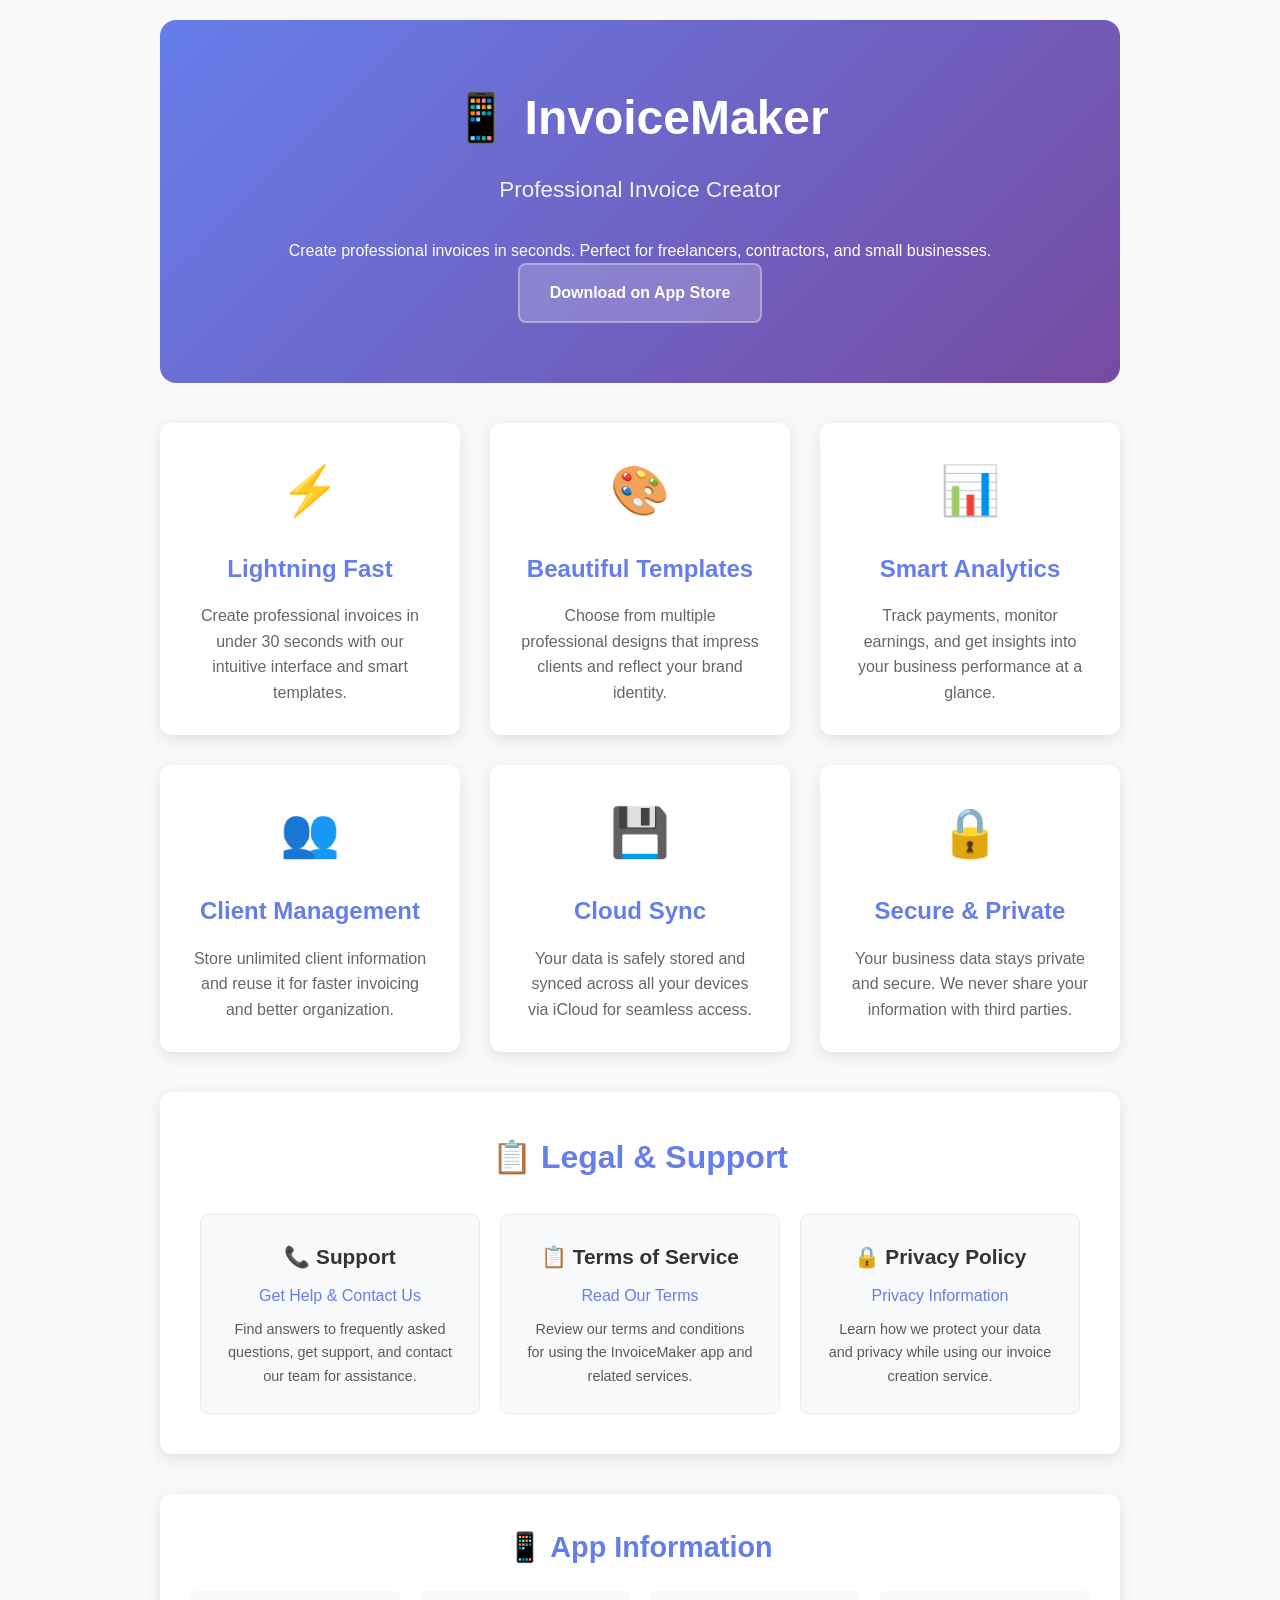
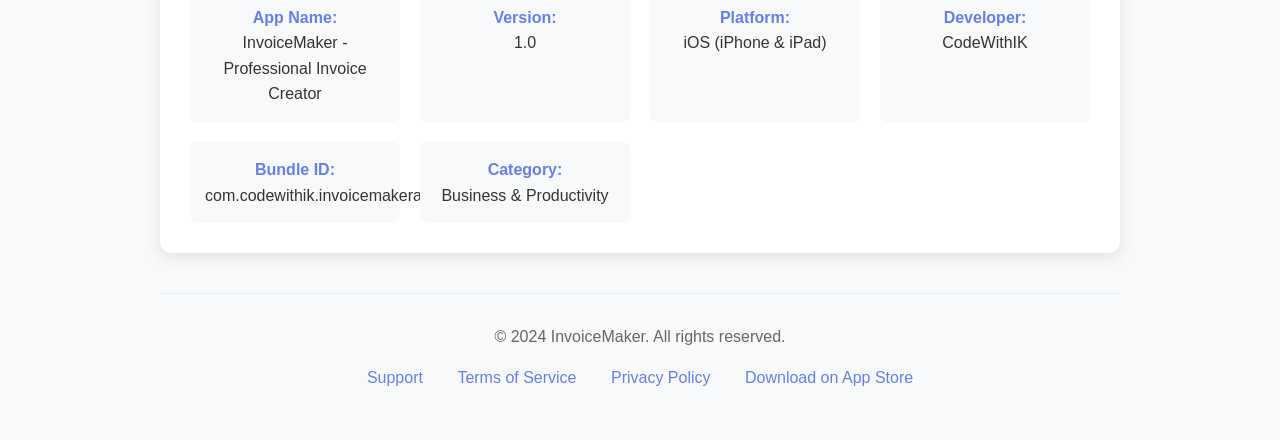
==== index.html @ 6454f298 "Add files via upload" ====
<!DOCTYPE html>
<html lang="en">
<head>
    <meta charset="UTF-8">
    <meta name="viewport" content="width=device-width, initial-scale=1.0">
    <title>InvoiceMaker - Professional Invoice Creator</title>
    <meta name="description" content="InvoiceMaker - Create professional invoices in seconds. Perfect for freelancers, contractors, and small businesses. Download now on the App Store.">
    <style>
        * {
            margin: 0;
            padding: 0;
            box-sizing: border-box;
        }
        
        body {
            font-family: -apple-system, BlinkMacSystemFont, 'Segoe UI', Roboto, Oxygen, Ubuntu, Cantarell, sans-serif;
            line-height: 1.6;
            color: #333;
            background-color: #f8f9fa;
        }
        
        .container {
            max-width: 1000px;
            margin: 0 auto;
            padding: 20px;
        }
        
        header {
            background: linear-gradient(135deg, #667eea 0%, #764ba2 100%);
            color: white;
            padding: 60px 20px;
            text-align: center;
            border-radius: 16px;
            margin-bottom: 40px;
        }
        
        h1 {
            font-size: 3rem;
            margin-bottom: 15px;
            font-weight: 700;
        }
        
        .subtitle {
            font-size: 1.4rem;
            opacity: 0.9;
            margin-bottom: 30px;
        }
        
        .cta-button {
            display: inline-block;
            background: rgba(255, 255, 255, 0.2);
            color: white;
            padding: 15px 30px;
            text-decoration: none;
            border-radius: 8px;
            font-weight: 600;
            border: 2px solid rgba(255, 255, 255, 0.3);
            transition: all 0.3s ease;
        }
        
        .cta-button:hover {
            background: rgba(255, 255, 255, 0.3);
            transform: translateY(-2px);
        }
        
        .features-grid {
            display: grid;
            grid-template-columns: repeat(auto-fit, minmax(300px, 1fr));
            gap: 30px;
            margin-bottom: 40px;
        }
        
        .feature-card {
            background: white;
            padding: 30px;
            border-radius: 12px;
            box-shadow: 0 4px 15px rgba(0,0,0,0.1);
            text-align: center;
            transition: transform 0.3s ease;
        }
        
        .feature-card:hover {
            transform: translateY(-5px);
        }
        
        .feature-icon {
            font-size: 3rem;
            margin-bottom: 20px;
        }
        
        .feature-card h3 {
            color: #667eea;
            font-size: 1.5rem;
            margin-bottom: 15px;
        }
        
        .feature-card p {
            color: #666;
            line-height: 1.6;
        }
        
        .links-section {
            background: white;
            padding: 40px;
            border-radius: 12px;
            box-shadow: 0 4px 15px rgba(0,0,0,0.1);
            margin-bottom: 40px;
        }
        
        .links-section h2 {
            color: #667eea;
            font-size: 2rem;
            margin-bottom: 30px;
            text-align: center;
        }
        
        .links-grid {
            display: grid;
            grid-template-columns: repeat(auto-fit, minmax(250px, 1fr));
            gap: 20px;
        }
        
        .link-card {
            background: #f8f9fa;
            padding: 25px;
            border-radius: 8px;
            text-align: center;
            border: 1px solid #e9ecef;
            transition: all 0.3s ease;
        }
        
        .link-card:hover {
            background: #667eea;
            color: white;
            transform: translateY(-2px);
        }
        
        .link-card:hover a {
            color: white;
        }
        
        .link-card h3 {
            margin-bottom: 10px;
            font-size: 1.3rem;
        }
        
        .link-card a {
            color: #667eea;
            text-decoration: none;
            font-weight: 500;
        }
        
        .link-card p {
            margin-top: 10px;
            font-size: 0.9rem;
            opacity: 0.8;
        }
        
        .app-info {
            background: white;
            padding: 30px;
            border-radius: 12px;
            box-shadow: 0 4px 15px rgba(0,0,0,0.1);
            text-align: center;
        }
        
        .app-info h2 {
            color: #667eea;
            font-size: 1.8rem;
            margin-bottom: 20px;
        }
        
        .app-details {
            display: grid;
            grid-template-columns: repeat(auto-fit, minmax(200px, 1fr));
            gap: 20px;
            margin-top: 20px;
        }
        
        .app-detail {
            padding: 15px;
            background: #f8f9fa;
            border-radius: 8px;
        }
        
        .app-detail strong {
            color: #667eea;
        }
        
        footer {
            text-align: center;
            padding: 30px;
            color: #666;
            border-top: 1px solid #e9ecef;
            margin-top: 40px;
        }
        
        .footer-links {
            margin-top: 15px;
        }
        
        .footer-links a {
            color: #667eea;
            text-decoration: none;
            margin: 0 15px;
            font-weight: 500;
        }
        
        .footer-links a:hover {
            text-decoration: underline;
        }
        
        @media (max-width: 768px) {
            .container {
                padding: 10px;
            }
            
            h1 {
                font-size: 2.5rem;
            }
            
            .subtitle {
                font-size: 1.2rem;
            }
            
            .features-grid {
                grid-template-columns: 1fr;
            }
            
            .links-grid {
                grid-template-columns: 1fr;
            }
            
            .app-details {
                grid-template-columns: 1fr;
            }
        }
    </style>
</head>
<body>
    <div class="container">
        <header>
            <h1>📱 InvoiceMaker</h1>
            <p class="subtitle">Professional Invoice Creator</p>
            <p>Create professional invoices in seconds. Perfect for freelancers, contractors, and small businesses.</p>
            <a href="https://apps.apple.com/app/invoicemaker" class="cta-button">Download on App Store</a>
        </header>

        <div class="features-grid">
            <div class="feature-card">
                <div class="feature-icon">⚡</div>
                <h3>Lightning Fast</h3>
                <p>Create professional invoices in under 30 seconds with our intuitive interface and smart templates.</p>
            </div>
            
            <div class="feature-card">
                <div class="feature-icon">🎨</div>
                <h3>Beautiful Templates</h3>
                <p>Choose from multiple professional designs that impress clients and reflect your brand identity.</p>
            </div>
            
            <div class="feature-card">
                <div class="feature-icon">📊</div>
                <h3>Smart Analytics</h3>
                <p>Track payments, monitor earnings, and get insights into your business performance at a glance.</p>
            </div>
            
            <div class="feature-card">
                <div class="feature-icon">👥</div>
                <h3>Client Management</h3>
                <p>Store unlimited client information and reuse it for faster invoicing and better organization.</p>
            </div>
            
            <div class="feature-card">
                <div class="feature-icon">💾</div>
                <h3>Cloud Sync</h3>
                <p>Your data is safely stored and synced across all your devices via iCloud for seamless access.</p>
            </div>
            
            <div class="feature-card">
                <div class="feature-icon">🔒</div>
                <h3>Secure & Private</h3>
                <p>Your business data stays private and secure. We never share your information with third parties.</p>
            </div>
        </div>

        <div class="links-section">
            <h2>📋 Legal & Support</h2>
            <div class="links-grid">
                <div class="link-card">
                    <h3>📞 Support</h3>
                    <a href="support.html">Get Help & Contact Us</a>
                    <p>Find answers to frequently asked questions, get support, and contact our team for assistance.</p>
                </div>
                
                <div class="link-card">
                    <h3>📋 Terms of Service</h3>
                    <a href="terms.html">Read Our Terms</a>
                    <p>Review our terms and conditions for using the InvoiceMaker app and related services.</p>
                </div>
                
                <div class="link-card">
                    <h3>🔒 Privacy Policy</h3>
                    <a href="privacy.html">Privacy Information</a>
                    <p>Learn how we protect your data and privacy while using our invoice creation service.</p>
                </div>
            </div>
        </div>

        <div class="app-info">
            <h2>📱 App Information</h2>
            <div class="app-details">
                <div class="app-detail">
                    <strong>App Name:</strong><br>
                    InvoiceMaker - Professional Invoice Creator
                </div>
                
                <div class="app-detail">
                    <strong>Version:</strong><br>
                    1.0
                </div>
                
                <div class="app-detail">
                    <strong>Platform:</strong><br>
                    iOS (iPhone & iPad)
                </div>
                
                <div class="app-detail">
                    <strong>Developer:</strong><br>
                    CodeWithIK
                </div>
                
                <div class="app-detail">
                    <strong>Bundle ID:</strong><br>
                    com.codewithik.invoicemakerapp
                </div>
                
                <div class="app-detail">
                    <strong>Category:</strong><br>
                    Business & Productivity
                </div>
            </div>
        </div>

        <footer>
            <p>&copy; 2024 InvoiceMaker. All rights reserved.</p>
            <div class="footer-links">
                <a href="support.html">Support</a>
                <a href="terms.html">Terms of Service</a>
                <a href="privacy.html">Privacy Policy</a>
                <a href="https://apps.apple.com/app/invoicemaker">Download on App Store</a>
            </div>
        </footer>
    </div>
</body>
</html>
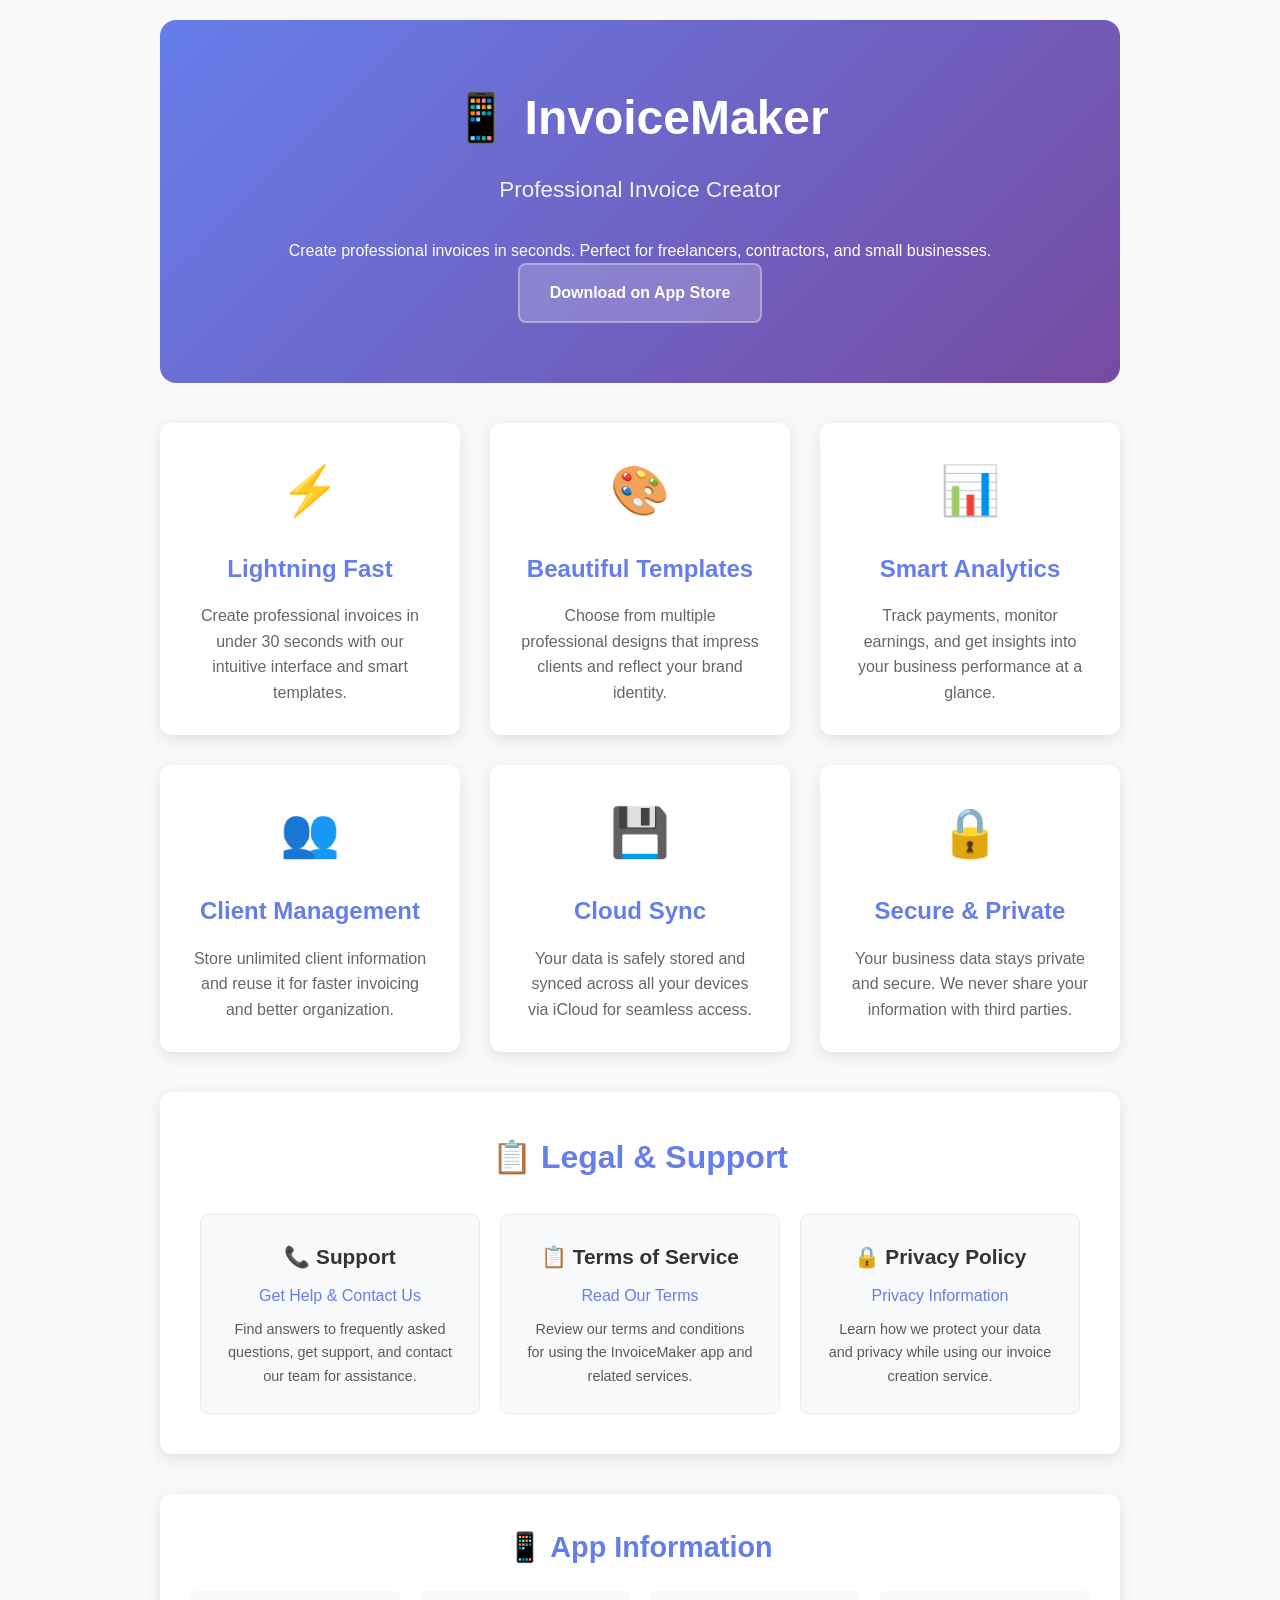
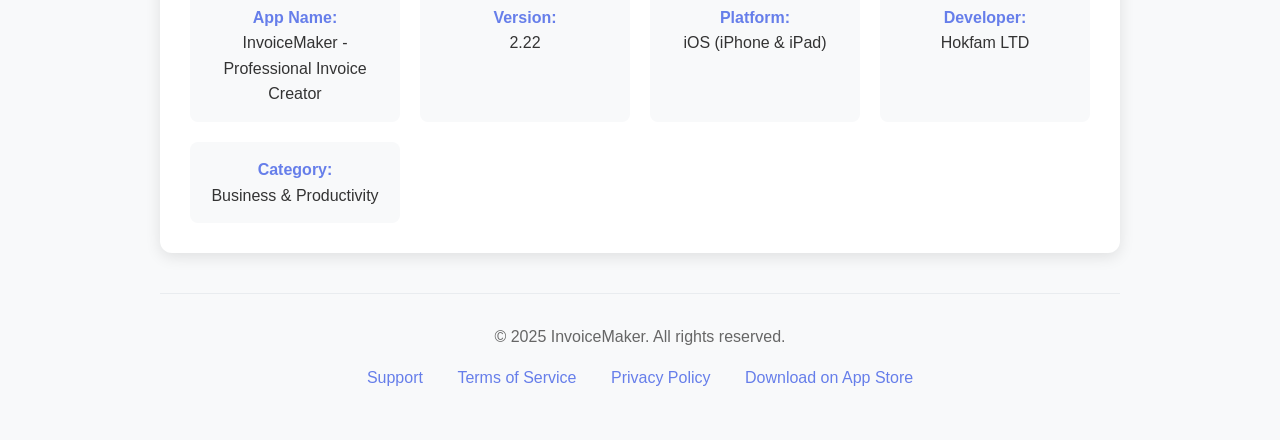
==== commit aa8decb7: "index.html" ====
--- a/index.html
+++ b/index.html
@@ -317,7 +317,7 @@
                 
                 <div class="app-detail">
                     <strong>Version:</strong><br>
-                    1.0
+                    2.22
                 </div>
                 
                 <div class="app-detail">
@@ -327,12 +327,7 @@
                 
                 <div class="app-detail">
                     <strong>Developer:</strong><br>
-                    CodeWithIK
-                </div>
-                
-                <div class="app-detail">
-                    <strong>Bundle ID:</strong><br>
-                    com.codewithik.invoicemakerapp
+                    Hokfam LTD
                 </div>
                 
                 <div class="app-detail">
@@ -343,7 +338,7 @@
         </div>
 
         <footer>
-            <p>&copy; 2024 InvoiceMaker. All rights reserved.</p>
+            <p>&copy; 2025 InvoiceMaker. All rights reserved.</p>
             <div class="footer-links">
                 <a href="support.html">Support</a>
                 <a href="terms.html">Terms of Service</a>
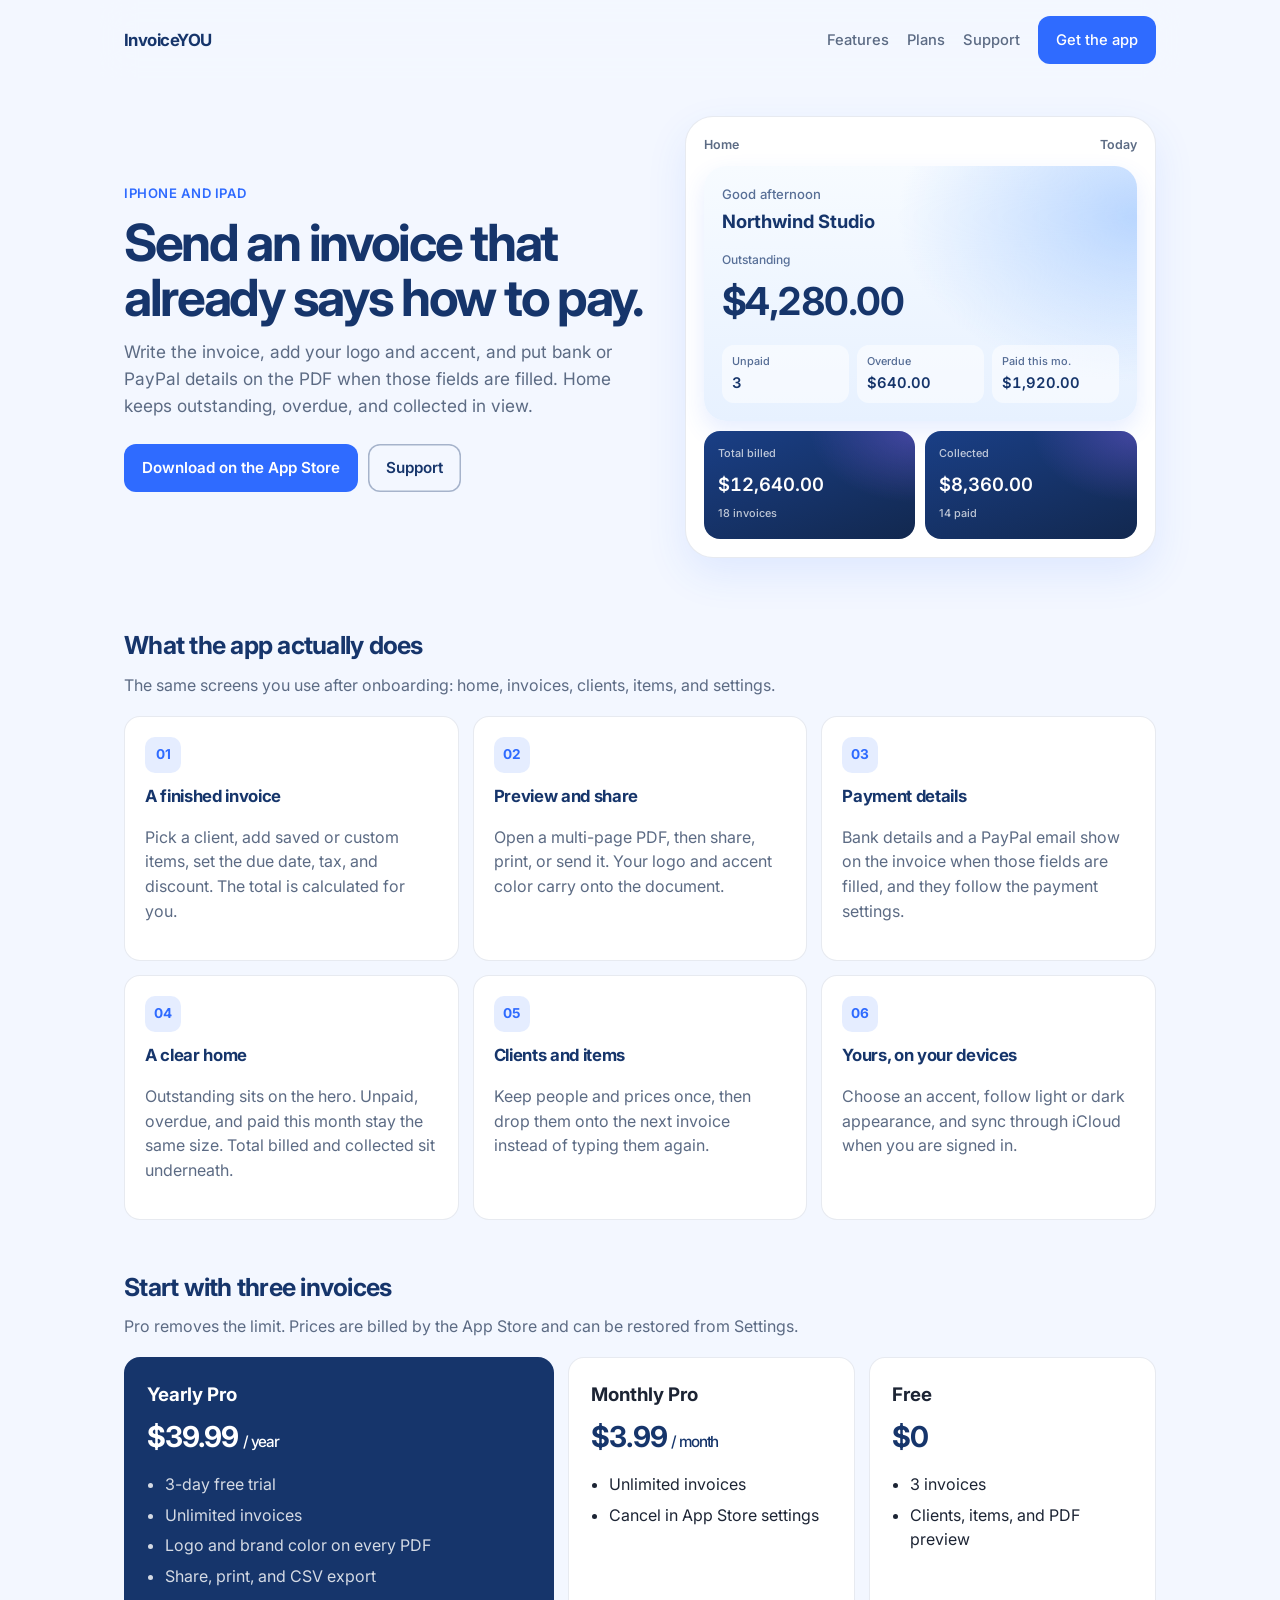
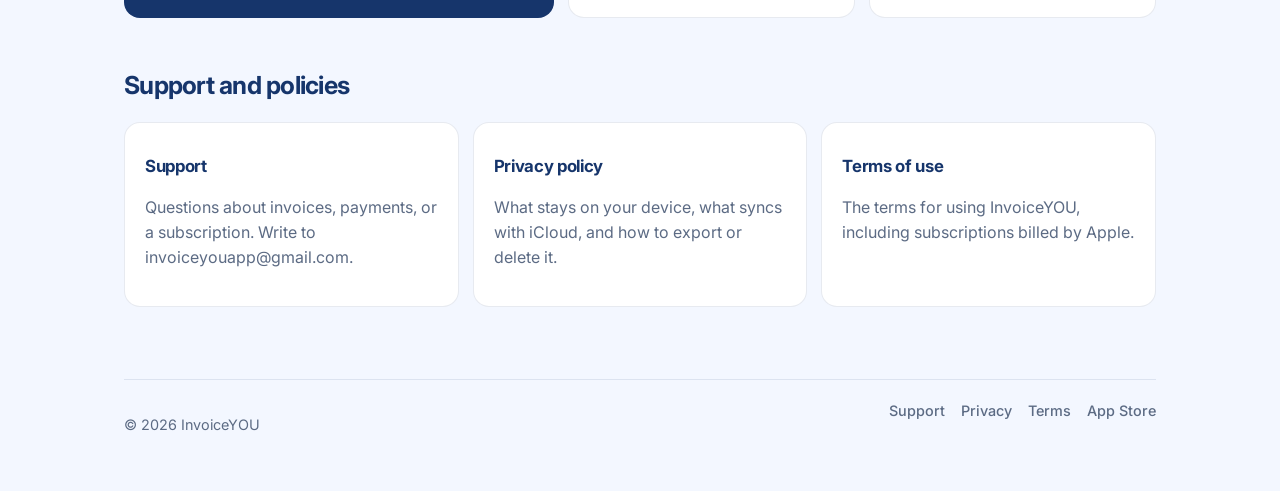
==== commit 91a67336: "Add files via upload" ====
--- a/index.html
+++ b/index.html
@@ -3,349 +3,168 @@
 <head>
     <meta charset="UTF-8">
     <meta name="viewport" content="width=device-width, initial-scale=1.0">
-    <title>InvoiceMaker - Professional Invoice Creator</title>
-    <meta name="description" content="InvoiceMaker - Create professional invoices in seconds. Perfect for freelancers, contractors, and small businesses. Download now on the App Store.">
-    <style>
-        * {
-            margin: 0;
-            padding: 0;
-            box-sizing: border-box;
-        }
-        
-        body {
-            font-family: -apple-system, BlinkMacSystemFont, 'Segoe UI', Roboto, Oxygen, Ubuntu, Cantarell, sans-serif;
-            line-height: 1.6;
-            color: #333;
-            background-color: #f8f9fa;
-        }
-        
-        .container {
-            max-width: 1000px;
-            margin: 0 auto;
-            padding: 20px;
-        }
-        
-        header {
-            background: linear-gradient(135deg, #667eea 0%, #764ba2 100%);
-            color: white;
-            padding: 60px 20px;
-            text-align: center;
-            border-radius: 16px;
-            margin-bottom: 40px;
-        }
-        
-        h1 {
-            font-size: 3rem;
-            margin-bottom: 15px;
-            font-weight: 700;
-        }
-        
-        .subtitle {
-            font-size: 1.4rem;
-            opacity: 0.9;
-            margin-bottom: 30px;
-        }
-        
-        .cta-button {
-            display: inline-block;
-            background: rgba(255, 255, 255, 0.2);
-            color: white;
-            padding: 15px 30px;
-            text-decoration: none;
-            border-radius: 8px;
-            font-weight: 600;
-            border: 2px solid rgba(255, 255, 255, 0.3);
-            transition: all 0.3s ease;
-        }
-        
-        .cta-button:hover {
-            background: rgba(255, 255, 255, 0.3);
-            transform: translateY(-2px);
-        }
-        
-        .features-grid {
-            display: grid;
-            grid-template-columns: repeat(auto-fit, minmax(300px, 1fr));
-            gap: 30px;
-            margin-bottom: 40px;
-        }
-        
-        .feature-card {
-            background: white;
-            padding: 30px;
-            border-radius: 12px;
-            box-shadow: 0 4px 15px rgba(0,0,0,0.1);
-            text-align: center;
-            transition: transform 0.3s ease;
-        }
-        
-        .feature-card:hover {
-            transform: translateY(-5px);
-        }
-        
-        .feature-icon {
-            font-size: 3rem;
-            margin-bottom: 20px;
-        }
-        
-        .feature-card h3 {
-            color: #667eea;
-            font-size: 1.5rem;
-            margin-bottom: 15px;
-        }
-        
-        .feature-card p {
-            color: #666;
-            line-height: 1.6;
-        }
-        
-        .links-section {
-            background: white;
-            padding: 40px;
-            border-radius: 12px;
-            box-shadow: 0 4px 15px rgba(0,0,0,0.1);
-            margin-bottom: 40px;
-        }
-        
-        .links-section h2 {
-            color: #667eea;
-            font-size: 2rem;
-            margin-bottom: 30px;
-            text-align: center;
-        }
-        
-        .links-grid {
-            display: grid;
-            grid-template-columns: repeat(auto-fit, minmax(250px, 1fr));
-            gap: 20px;
-        }
-        
-        .link-card {
-            background: #f8f9fa;
-            padding: 25px;
-            border-radius: 8px;
-            text-align: center;
-            border: 1px solid #e9ecef;
-            transition: all 0.3s ease;
-        }
-        
-        .link-card:hover {
-            background: #667eea;
-            color: white;
-            transform: translateY(-2px);
-        }
-        
-        .link-card:hover a {
-            color: white;
-        }
-        
-        .link-card h3 {
-            margin-bottom: 10px;
-            font-size: 1.3rem;
-        }
-        
-        .link-card a {
-            color: #667eea;
-            text-decoration: none;
-            font-weight: 500;
-        }
-        
-        .link-card p {
-            margin-top: 10px;
-            font-size: 0.9rem;
-            opacity: 0.8;
-        }
-        
-        .app-info {
-            background: white;
-            padding: 30px;
-            border-radius: 12px;
-            box-shadow: 0 4px 15px rgba(0,0,0,0.1);
-            text-align: center;
-        }
-        
-        .app-info h2 {
-            color: #667eea;
-            font-size: 1.8rem;
-            margin-bottom: 20px;
-        }
-        
-        .app-details {
-            display: grid;
-            grid-template-columns: repeat(auto-fit, minmax(200px, 1fr));
-            gap: 20px;
-            margin-top: 20px;
-        }
-        
-        .app-detail {
-            padding: 15px;
-            background: #f8f9fa;
-            border-radius: 8px;
-        }
-        
-        .app-detail strong {
-            color: #667eea;
-        }
-        
-        footer {
-            text-align: center;
-            padding: 30px;
-            color: #666;
-            border-top: 1px solid #e9ecef;
-            margin-top: 40px;
-        }
-        
-        .footer-links {
-            margin-top: 15px;
-        }
-        
-        .footer-links a {
-            color: #667eea;
-            text-decoration: none;
-            margin: 0 15px;
-            font-weight: 500;
-        }
-        
-        .footer-links a:hover {
-            text-decoration: underline;
-        }
-        
-        @media (max-width: 768px) {
-            .container {
-                padding: 10px;
-            }
-            
-            h1 {
-                font-size: 2.5rem;
-            }
-            
-            .subtitle {
-                font-size: 1.2rem;
-            }
-            
-            .features-grid {
-                grid-template-columns: 1fr;
-            }
-            
-            .links-grid {
-                grid-template-columns: 1fr;
-            }
-            
-            .app-details {
-                grid-template-columns: 1fr;
-            }
-        }
-    </style>
+    <title>InvoiceYOU — Invoices for freelancers and small businesses</title>
+    <meta name="description" content="InvoiceYOU creates a clean invoice, puts your bank or PayPal details on it, and keeps outstanding, overdue, and collected in one place.">
+    <link rel="preconnect" href="https://fonts.googleapis.com">
+    <link rel="preconnect" href="https://fonts.gstatic.com" crossorigin>
+    <link href="https://fonts.googleapis.com/css2?family=Inter:wght@400;500;600;700&display=swap" rel="stylesheet">
+    <link rel="stylesheet" href="site.css">
 </head>
 <body>
-    <div class="container">
-        <header>
-            <h1>📱 InvoiceMaker</h1>
-            <p class="subtitle">Professional Invoice Creator</p>
-            <p>Create professional invoices in seconds. Perfect for freelancers, contractors, and small businesses.</p>
-            <a href="https://apps.apple.com/app/invoicemaker" class="cta-button">Download on App Store</a>
-        </header>
+    <header class="nav">
+        <a class="brand" href="index.html">InvoiceYOU</a>
+        <nav class="nav-links">
+            <a href="#features">Features</a>
+            <a href="#plans">Plans</a>
+            <a href="support.html">Support</a>
+            <a class="btn" href="https://apps.apple.com/app/id6751293062">Get the app</a>
+        </nav>
+    </header>
 
-        <div class="features-grid">
-            <div class="feature-card">
-                <div class="feature-icon">⚡</div>
-                <h3>Lightning Fast</h3>
-                <p>Create professional invoices in under 30 seconds with our intuitive interface and smart templates.</p>
-            </div>
-            
-            <div class="feature-card">
-                <div class="feature-icon">🎨</div>
-                <h3>Beautiful Templates</h3>
-                <p>Choose from multiple professional designs that impress clients and reflect your brand identity.</p>
-            </div>
-            
-            <div class="feature-card">
-                <div class="feature-icon">📊</div>
-                <h3>Smart Analytics</h3>
-                <p>Track payments, monitor earnings, and get insights into your business performance at a glance.</p>
-            </div>
-            
-            <div class="feature-card">
-                <div class="feature-icon">👥</div>
-                <h3>Client Management</h3>
-                <p>Store unlimited client information and reuse it for faster invoicing and better organization.</p>
-            </div>
-            
-            <div class="feature-card">
-                <div class="feature-icon">💾</div>
-                <h3>Cloud Sync</h3>
-                <p>Your data is safely stored and synced across all your devices via iCloud for seamless access.</p>
-            </div>
-            
-            <div class="feature-card">
-                <div class="feature-icon">🔒</div>
-                <h3>Secure & Private</h3>
-                <p>Your business data stays private and secure. We never share your information with third parties.</p>
-            </div>
-        </div>
-
-        <div class="links-section">
-            <h2>📋 Legal & Support</h2>
-            <div class="links-grid">
-                <div class="link-card">
-                    <h3>📞 Support</h3>
-                    <a href="support.html">Get Help & Contact Us</a>
-                    <p>Find answers to frequently asked questions, get support, and contact our team for assistance.</p>
-                </div>
-                
-                <div class="link-card">
-                    <h3>📋 Terms of Service</h3>
-                    <a href="terms.html">Read Our Terms</a>
-                    <p>Review our terms and conditions for using the InvoiceMaker app and related services.</p>
-                </div>
-                
-                <div class="link-card">
-                    <h3>🔒 Privacy Policy</h3>
-                    <a href="privacy.html">Privacy Information</a>
-                    <p>Learn how we protect your data and privacy while using our invoice creation service.</p>
+    <main class="wrap">
+        <section class="hero">
+            <div>
+                <p class="eyebrow">iPhone and iPad</p>
+                <h1>Send an invoice that already says how to pay.</h1>
+                <p class="lede">Write the invoice, add your logo and accent, and put bank or PayPal details on the PDF when those fields are filled. Home keeps outstanding, overdue, and collected in view.</p>
+                <div class="actions">
+                    <a class="btn" href="https://apps.apple.com/app/id6751293062">Download on the App Store</a>
+                    <a class="btn ghost" href="support.html">Support</a>
                 </div>
             </div>
-        </div>
-
-        <div class="app-info">
-            <h2>📱 App Information</h2>
-            <div class="app-details">
-                <div class="app-detail">
-                    <strong>App Name:</strong><br>
-                    InvoiceMaker - Professional Invoice Creator
+            <div class="stage" aria-hidden="true">
+                <div class="screen-label"><span>Home</span><span>Today</span></div>
+                <div class="hero-card">
+                    <p class="hello">Good afternoon</p>
+                    <p class="biz">Northwind Studio</p>
+                    <p class="kicker">Outstanding</p>
+                    <p class="amount">$4,280.00</p>
+                    <div class="chips">
+                        <div class="chip"><span>Unpaid</span><strong>3</strong></div>
+                        <div class="chip"><span>Overdue</span><strong>$640.00</strong></div>
+                        <div class="chip"><span>Paid this mo.</span><strong>$1,920.00</strong></div>
+                    </div>
                 </div>
-                
-                <div class="app-detail">
-                    <strong>Version:</strong><br>
-                    2.22
-                </div>
-                
-                <div class="app-detail">
-                    <strong>Platform:</strong><br>
-                    iOS (iPhone & iPad)
-                </div>
-                
-                <div class="app-detail">
-                    <strong>Developer:</strong><br>
-                    Hokfam LTD
-                </div>
-                
-                <div class="app-detail">
-                    <strong>Category:</strong><br>
-                    Business & Productivity
+                <div class="metrics">
+                    <div class="metric">
+                        <span>Total billed</span>
+                        <strong>$12,640.00</strong>
+                        <em>18 invoices</em>
+                    </div>
+                    <div class="metric">
+                        <span>Collected</span>
+                        <strong>$8,360.00</strong>
+                        <em>14 paid</em>
+                    </div>
                 </div>
             </div>
+        </section>
+
+        <section id="features">
+            <div class="section-head">
+                <h2>What the app actually does</h2>
+                <p>The same screens you use after onboarding: home, invoices, clients, items, and settings.</p>
+            </div>
+            <div class="grid">
+                <article class="card">
+                    <div class="mark">01</div>
+                    <h3>A finished invoice</h3>
+                    <p>Pick a client, add saved or custom items, set the due date, tax, and discount. The total is calculated for you.</p>
+                </article>
+                <article class="card">
+                    <div class="mark">02</div>
+                    <h3>Preview and share</h3>
+                    <p>Open a multi-page PDF, then share, print, or send it. Your logo and accent color carry onto the document.</p>
+                </article>
+                <article class="card">
+                    <div class="mark">03</div>
+                    <h3>Payment details</h3>
+                    <p>Bank details and a PayPal email show on the invoice when those fields are filled, and they follow the payment settings.</p>
+                </article>
+                <article class="card">
+                    <div class="mark">04</div>
+                    <h3>A clear home</h3>
+                    <p>Outstanding sits on the hero. Unpaid, overdue, and paid this month stay the same size. Total billed and collected sit underneath.</p>
+                </article>
+                <article class="card">
+                    <div class="mark">05</div>
+                    <h3>Clients and items</h3>
+                    <p>Keep people and prices once, then drop them onto the next invoice instead of typing them again.</p>
+                </article>
+                <article class="card">
+                    <div class="mark">06</div>
+                    <h3>Yours, on your devices</h3>
+                    <p>Choose an accent, follow light or dark appearance, and sync through iCloud when you are signed in.</p>
+                </article>
+            </div>
+        </section>
+
+        <section id="plans" style="margin-top: 48px;">
+            <div class="section-head">
+                <h2>Start with three invoices</h2>
+                <p>Pro removes the limit. Prices are billed by the App Store and can be restored from Settings.</p>
+            </div>
+            <div class="plans">
+                <article class="plan featured">
+                    <h3>Yearly Pro</h3>
+                    <p class="price">$39.99 <span>/ year</span></p>
+                    <ul>
+                        <li>3-day free trial</li>
+                        <li>Unlimited invoices</li>
+                        <li>Logo and brand color on every PDF</li>
+                        <li>Share, print, and CSV export</li>
+                    </ul>
+                </article>
+                <article class="plan">
+                    <h3>Monthly Pro</h3>
+                    <p class="price">$3.99 <span>/ month</span></p>
+                    <ul>
+                        <li>Unlimited invoices</li>
+                        <li>Cancel in App Store settings</li>
+                    </ul>
+                </article>
+                <article class="plan">
+                    <h3>Free</h3>
+                    <p class="price">$0</p>
+                    <ul>
+                        <li>3 invoices</li>
+                        <li>Clients, items, and PDF preview</li>
+                    </ul>
+                </article>
+            </div>
+        </section>
+
+        <section style="margin-top: 48px;">
+            <div class="section-head">
+                <h2>Support and policies</h2>
+            </div>
+            <div class="links">
+                <a class="card" href="support.html">
+                    <h3>Support</h3>
+                    <p>Questions about invoices, payments, or a subscription. Write to invoiceyouapp@gmail.com.</p>
+                </a>
+                <a class="card" href="privacy.html">
+                    <h3>Privacy policy</h3>
+                    <p>What stays on your device, what syncs with iCloud, and how to export or delete it.</p>
+                </a>
+                <a class="card" href="terms.html">
+                    <h3>Terms of use</h3>
+                    <p>The terms for using InvoiceYOU, including subscriptions billed by Apple.</p>
+                </a>
+            </div>
+        </section>
+    </main>
+
+    <footer class="site">
+        <div class="foot-row">
+            <p>© 2026 InvoiceYOU</p>
+            <nav>
+                <a href="support.html">Support</a>
+                <a href="privacy.html">Privacy</a>
+                <a href="terms.html">Terms</a>
+                <a href="https://apps.apple.com/app/id6751293062">App Store</a>
+            </nav>
         </div>
-
-        <footer>
-            <p>&copy; 2025 InvoiceMaker. All rights reserved.</p>
-            <div class="footer-links">
-                <a href="support.html">Support</a>
-                <a href="terms.html">Terms of Service</a>
-                <a href="privacy.html">Privacy Policy</a>
-                <a href="https://apps.apple.com/app/invoicemaker">Download on App Store</a>
-            </div>
-        </footer>
-    </div>
+    </footer>
 </body>
 </html>
--- a/site.css
+++ b/site.css
@@ -0,0 +1,459 @@
+:root {
+    --blue: #2f6bff;
+    --sky: #5aa8ff;
+    --ink: #16356b;
+    --text: #1c2434;
+    --muted: #5c6b84;
+    --wash: #f3f7ff;
+    --card: #ffffff;
+    --line: rgba(22, 53, 107, 0.1);
+    --shadow: 0 16px 40px rgba(47, 107, 255, 0.1);
+    --navy: #16356b;
+    --radius: 16px;
+    --btn: 12px;
+    --max: 1080px;
+}
+
+@media (prefers-color-scheme: dark) {
+    :root {
+        --ink: #d7e4ff;
+        --text: #eef3fb;
+        --muted: #a8b4c9;
+        --wash: #0d1422;
+        --card: #171f30;
+        --line: rgba(255, 255, 255, 0.08);
+        --shadow: 0 16px 40px rgba(0, 0, 0, 0.28);
+    }
+}
+
+* { box-sizing: border-box; }
+
+html { scroll-behavior: smooth; }
+
+body {
+    margin: 0;
+    font-family: Inter, -apple-system, BlinkMacSystemFont, "Segoe UI", sans-serif;
+    font-size: 16px;
+    line-height: 1.55;
+    color: var(--text);
+    background: var(--wash);
+}
+
+a { color: var(--blue); }
+
+img { max-width: 100%; }
+
+.nav {
+    position: sticky;
+    top: 0;
+    z-index: 10;
+    display: flex;
+    align-items: center;
+    justify-content: space-between;
+    gap: 16px;
+    max-width: var(--max);
+    margin: 0 auto;
+    padding: 16px 24px;
+    background: color-mix(in srgb, var(--wash) 88%, transparent);
+    backdrop-filter: blur(16px);
+}
+
+.brand {
+    color: var(--ink);
+    font-weight: 700;
+    font-size: 1.05rem;
+    letter-spacing: -0.03em;
+    text-decoration: none;
+}
+
+.nav-links {
+    display: flex;
+    align-items: center;
+    gap: 8px 18px;
+    flex-wrap: wrap;
+    justify-content: flex-end;
+}
+
+.nav-links a {
+    color: var(--muted);
+    text-decoration: none;
+    font-size: 0.92rem;
+    font-weight: 500;
+}
+
+.nav-links a:hover { color: var(--ink); }
+
+.btn {
+    display: inline-flex;
+    align-items: center;
+    justify-content: center;
+    min-height: 48px;
+    padding: 0 18px;
+    border-radius: var(--btn);
+    background: var(--blue);
+    color: #fff !important;
+    font-weight: 600;
+    font-size: 0.95rem;
+    text-decoration: none;
+    border: 0;
+}
+
+.btn:hover { background: #245ae0; }
+
+.btn.ghost {
+    background: transparent;
+    color: var(--ink) !important;
+    box-shadow: inset 0 0 0 1.5px color-mix(in srgb, var(--ink) 35%, transparent);
+}
+
+.wrap {
+    max-width: var(--max);
+    margin: 0 auto;
+    padding: 8px 24px 64px;
+}
+
+.hero {
+    display: grid;
+    grid-template-columns: 1.05fr 0.95fr;
+    gap: 40px;
+    align-items: center;
+    padding: 28px 0 56px;
+}
+
+.eyebrow {
+    margin: 0 0 12px;
+    color: var(--blue);
+    font-size: 0.82rem;
+    font-weight: 600;
+    letter-spacing: 0.04em;
+    text-transform: uppercase;
+}
+
+h1 {
+    margin: 0 0 14px;
+    color: var(--ink);
+    font-size: clamp(2.2rem, 4vw, 3.4rem);
+    line-height: 1.08;
+    letter-spacing: -0.045em;
+    font-weight: 700;
+}
+
+.lede {
+    margin: 0 0 24px;
+    max-width: 38rem;
+    color: var(--muted);
+    font-size: 1.08rem;
+}
+
+.actions {
+    display: flex;
+    flex-wrap: wrap;
+    gap: 10px;
+}
+
+.stage {
+    background: var(--card);
+    border-radius: 28px;
+    padding: 18px;
+    box-shadow: var(--shadow);
+    border: 1px solid var(--line);
+}
+
+.screen-label {
+    display: flex;
+    justify-content: space-between;
+    align-items: center;
+    margin-bottom: 12px;
+    color: var(--muted);
+    font-size: 0.78rem;
+    font-weight: 600;
+}
+
+.hero-card {
+    border-radius: 22px;
+    padding: 18px;
+    color: #16356b;
+    background:
+        radial-gradient(120% 140% at 100% 20%, #b9d6ff 0%, rgba(185, 214, 255, 0) 46%),
+        linear-gradient(180deg, #f7fbff 0%, #e7f1ff 100%);
+    box-shadow: 0 10px 24px rgba(47, 107, 255, 0.12);
+}
+
+.hero-card .hello {
+    margin: 0;
+    font-size: 0.82rem;
+    font-weight: 500;
+    opacity: 0.7;
+}
+
+.hero-card .biz {
+    margin: 2px 0 16px;
+    font-size: 1.15rem;
+    font-weight: 700;
+}
+
+.hero-card .kicker {
+    margin: 0;
+    font-size: 0.75rem;
+    font-weight: 500;
+    opacity: 0.7;
+}
+
+.hero-card .amount {
+    margin: 2px 0 14px;
+    font-size: 2.4rem;
+    font-weight: 700;
+    letter-spacing: -0.04em;
+    font-variant-numeric: tabular-nums;
+}
+
+.chips {
+    display: grid;
+    grid-template-columns: repeat(3, minmax(0, 1fr));
+    gap: 8px;
+}
+
+.chip {
+    height: 58px;
+    padding: 8px 10px;
+    border-radius: 12px;
+    background: rgba(255, 255, 255, 0.55);
+    overflow: hidden;
+}
+
+.chip span,
+.metric span,
+.metric em {
+    display: block;
+    font-size: 0.68rem;
+    font-weight: 500;
+    opacity: 0.72;
+    white-space: nowrap;
+}
+
+.chip strong,
+.metric strong {
+    display: block;
+    margin-top: 2px;
+    font-size: 0.92rem;
+    font-weight: 600;
+    font-variant-numeric: tabular-nums;
+    white-space: nowrap;
+    overflow: hidden;
+    text-overflow: ellipsis;
+}
+
+.metrics {
+    display: grid;
+    grid-template-columns: 1fr 1fr;
+    gap: 10px;
+    margin-top: 10px;
+}
+
+.metric {
+    min-height: 108px;
+    padding: 14px;
+    border-radius: 16px;
+    color: #fff;
+    background:
+        radial-gradient(90% 120% at 100% 0%, rgba(120, 90, 220, 0.45), transparent 55%),
+        linear-gradient(160deg, #1a3f86 0%, #12284f 100%);
+}
+
+.metric strong { font-size: 1.15rem; margin-top: 8px; }
+.metric em { margin-top: 6px; font-style: normal; }
+
+.section-head {
+    margin: 12px 0 18px;
+}
+
+.section-head h2,
+.doc h2 {
+    margin: 0 0 8px;
+    color: var(--ink);
+    font-size: 1.55rem;
+    letter-spacing: -0.03em;
+}
+
+.section-head p { margin: 0; color: var(--muted); }
+
+.grid {
+    display: grid;
+    grid-template-columns: repeat(3, 1fr);
+    gap: 14px;
+}
+
+.card {
+    background: var(--card);
+    border: 1px solid var(--line);
+    border-radius: var(--radius);
+    padding: 20px;
+}
+
+.card h3 {
+    margin: 10px 0 6px;
+    font-size: 1.05rem;
+    letter-spacing: -0.02em;
+    color: var(--ink);
+}
+
+.card p, .doc p, .doc li { color: var(--muted); }
+
+.mark {
+    width: 36px;
+    height: 36px;
+    border-radius: 10px;
+    display: grid;
+    place-items: center;
+    background: rgba(47, 107, 255, 0.12);
+    color: var(--blue);
+    font-weight: 700;
+    font-size: 0.85rem;
+}
+
+.plans {
+    display: grid;
+    grid-template-columns: 1.2fr 0.8fr 0.8fr;
+    gap: 14px;
+    margin-top: 8px;
+}
+
+.plan {
+    background: var(--card);
+    border: 1px solid var(--line);
+    border-radius: var(--radius);
+    padding: 22px;
+}
+
+.plan.featured {
+    background: var(--navy);
+    color: #fff;
+    border-color: transparent;
+}
+
+.plan.featured p,
+.plan.featured li { color: rgba(255, 255, 255, 0.82); }
+
+.plan h3 { margin: 0 0 6px; color: inherit; }
+.price {
+    margin: 0 0 12px;
+    font-size: 1.8rem;
+    font-weight: 700;
+    letter-spacing: -0.04em;
+    color: var(--ink);
+}
+.plan.featured .price { color: #fff; }
+.price span { font-size: 0.95rem; font-weight: 500; }
+.plan ul { margin: 0; padding-left: 18px; }
+.plan li { margin: 6px 0; }
+
+.links {
+    display: grid;
+    grid-template-columns: repeat(3, 1fr);
+    gap: 14px;
+}
+
+.links a.card {
+    text-decoration: none;
+    color: inherit;
+}
+
+.links a.card:hover { border-color: var(--blue); }
+
+footer.site {
+    max-width: var(--max);
+    margin: 0 auto;
+    padding: 8px 24px 40px;
+    color: var(--muted);
+    font-size: 0.9rem;
+}
+
+.foot-row {
+    display: flex;
+    justify-content: space-between;
+    gap: 16px;
+    flex-wrap: wrap;
+    padding-top: 20px;
+    border-top: 1px solid var(--line);
+}
+
+.foot-row nav { display: flex; gap: 16px; flex-wrap: wrap; }
+.foot-row a { color: var(--muted); text-decoration: none; font-weight: 500; }
+.foot-row a:hover { color: var(--ink); }
+
+.doc {
+    max-width: 760px;
+}
+
+.doc .section,
+.doc .card {
+    margin-bottom: 14px;
+}
+
+.doc h2 {
+    font-size: 1.25rem;
+    padding-bottom: 8px;
+    border-bottom: 1px solid var(--line);
+}
+
+.doc h3 {
+    margin: 18px 0 8px;
+    color: var(--ink);
+    font-size: 1.02rem;
+}
+
+.doc ul, .doc ol { margin: 0 0 12px; padding-left: 20px; }
+.doc li { margin: 6px 0; }
+
+.highlight, .important, .faq-item, .contact-method, .app-detail {
+    background: color-mix(in srgb, var(--blue) 8%, var(--card));
+    border-radius: 12px;
+    padding: 14px 16px;
+    margin: 14px 0;
+}
+
+.important h4, .faq-question, .contact-method h4 {
+    margin: 0 0 8px;
+    color: var(--ink);
+}
+
+.faq-answer { color: var(--muted); }
+
+.data-table {
+    width: 100%;
+    border-collapse: collapse;
+    margin: 12px 0 4px;
+    font-size: 0.92rem;
+}
+
+.data-table th,
+.data-table td {
+    text-align: left;
+    padding: 10px 12px;
+    border-bottom: 1px solid var(--line);
+    color: var(--muted);
+}
+
+.data-table th {
+    color: var(--ink);
+    font-weight: 600;
+}
+
+.contact-methods {
+    display: grid;
+    grid-template-columns: 1fr;
+    gap: 10px;
+}
+
+.feature-list { list-style: none; padding: 0; }
+.feature-list li {
+    padding: 8px 0;
+    border-bottom: 1px solid var(--line);
+}
+
+@media (max-width: 860px) {
+    .hero, .grid, .plans, .links { grid-template-columns: 1fr; }
+    .nav { padding: 14px 16px; }
+    .wrap, footer.site { padding-left: 16px; padding-right: 16px; }
+    .hero-card .amount { font-size: 2rem; }
+}
